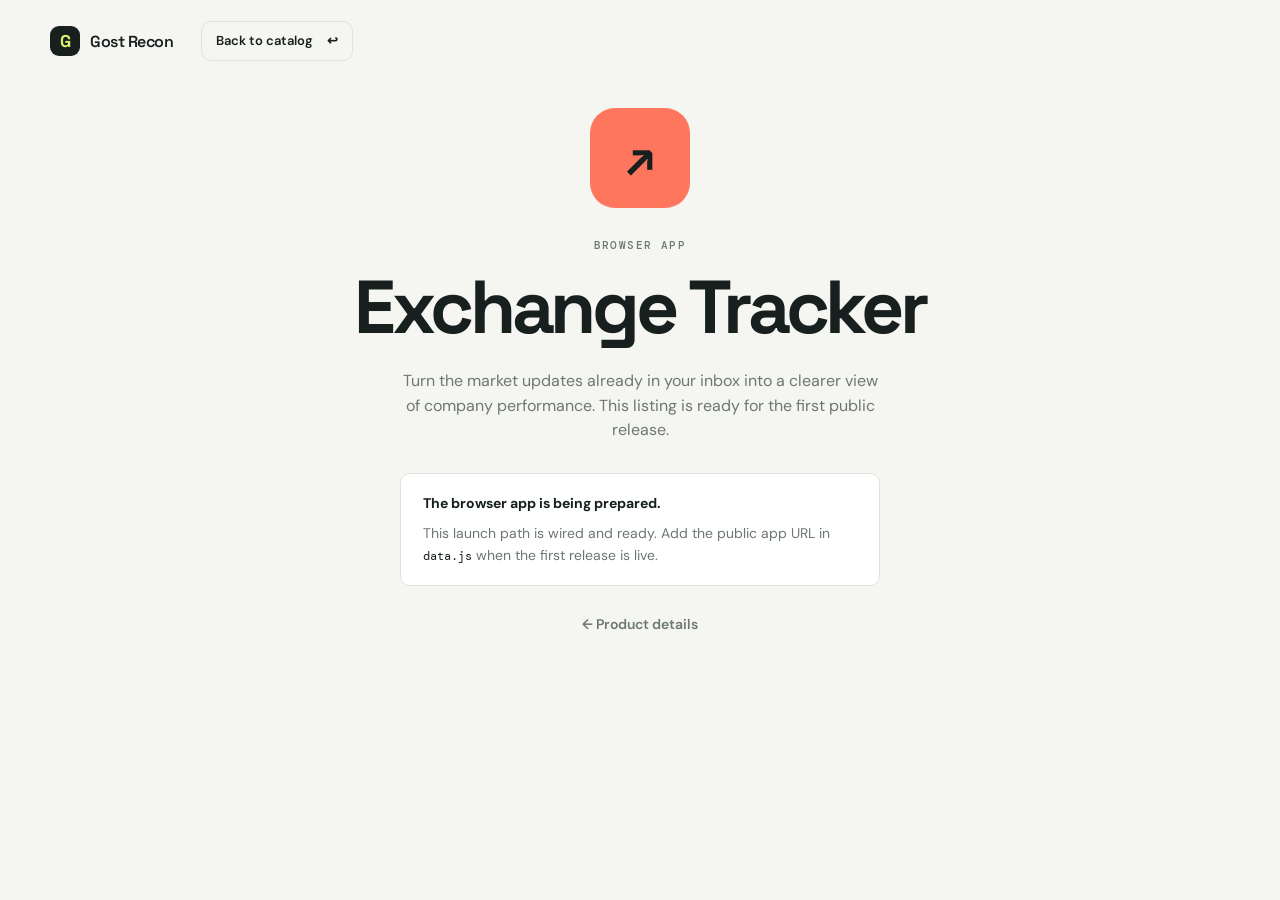
==== app.html @ 2194a700 "Build software hub MVP Co-authored-by: Copilot App <223556219+Copilot@users.noreply.github.com>" ====
<!doctype html>
<html lang="en">
  <head>
    <meta charset="utf-8">
    <meta name="viewport" content="width=device-width, initial-scale=1">
    <title>Open app — Gost Recon</title>
    <link rel="stylesheet" href="styles.css">
  </head>
  <body>
    <header class="site-header"><a class="brand" href="index.html"><span class="brand-mark">G</span><span>Gost Recon</span></a><a class="button button-small button-quiet" href="index.html#software">Back to catalog <span aria-hidden="true">↩</span></a></header>
    <main id="app-launch" class="app-launch shell"></main>
    <script src="data.js"></script>
    <script src="product.js"></script>
  </body>
</html>
---- styles.css ----
@import url('https://fonts.googleapis.com/css2?family=DM+Mono:wght@400;500&family=DM+Sans:wght@400;500;600;700&family=Space+Grotesk:wght@500;600;700&display=swap');

:root { --ink:#17201f; --muted:#6d7773; --paper:#f5f6f1; --line:#dfe3dd; --lime:#d8f36a; --coral:#ff765e; --violet:#a995ff; --dark:#1e2b29; }
* { box-sizing:border-box; } html { scroll-behavior:smooth; } body { margin:0; color:var(--ink); background:var(--paper); font-family:"DM Sans",sans-serif; line-height:1.55; } a { color:inherit; text-decoration:none; } .shell { max-width:1180px; margin:0 auto; padding-left:32px; padding-right:32px; }
.site-header { height:82px; display:flex; align-items:center; gap:28px; max-width:1244px; padding:0 32px; margin:auto; } .brand,.footer-brand { display:flex; align-items:center; gap:10px; font:600 16px "Space Grotesk",sans-serif; letter-spacing:-.03em; } .brand-mark { display:grid; place-items:center; width:30px; height:30px; border-radius:9px; background:var(--ink); color:var(--lime); font:700 17px "Space Grotesk",sans-serif; } .site-nav { display:flex; gap:28px; margin-left:auto; color:var(--muted); font-size:14px; } .site-nav a:hover,.footer-links a:hover { color:var(--ink); } .button { display:inline-flex; align-items:center; justify-content:center; gap:14px; padding:14px 19px; border-radius:10px; color:var(--paper); background:var(--ink); font-size:14px; font-weight:600; transition:transform .2s,background .2s; } .button:hover { transform:translateY(-2px); background:#2b3a36; } .button-small { padding:9px 14px; font-size:13px; } .button-quiet { background:transparent; color:var(--ink); border:1px solid var(--line); } .button-quiet:hover { background:white; } .button-disabled { opacity:.65; }
.hero { min-height:560px; display:grid; grid-template-columns:1fr 1fr; align-items:center; gap:80px; } .eyebrow { margin:0 0 16px; color:var(--muted); font:500 11px "DM Mono",monospace; text-transform:uppercase; letter-spacing:.13em; } .eyebrow-dot { display:inline-block; width:7px; height:7px; margin-right:8px; border-radius:50%; background:var(--coral); } h1,h2,h3 { margin:0; font-family:"Space Grotesk",sans-serif; letter-spacing:-.055em; line-height:1.05; } .hero h1 { max-width:600px; font-size:clamp(48px,6.6vw,80px); } h1 em { font-style:normal; color:#84972c; } .hero-lede { max-width:480px; margin:25px 0 31px; color:var(--muted); font-size:18px; } .hero-actions,.detail-actions { display:flex; align-items:center; gap:23px; } .text-link,.back-link { font-size:14px; font-weight:600; } .text-link:hover,.back-link:hover { text-decoration:underline; text-underline-offset:4px; }
.hero-art { position:relative; min-height:380px; } .orb { position:absolute; border-radius:50%; filter:blur(1px); } .orb-one { width:240px; height:240px; top:37px; right:75px; background:var(--lime); } .orb-two { width:145px; height:145px; right:10px; bottom:20px; background:var(--coral); } .signal-card { position:absolute; top:110px; left:37px; width:310px; padding:20px; border:1px solid rgba(255,255,255,.55); border-radius:15px; color:var(--paper); background:rgba(30,43,41,.93); box-shadow:0 25px 55px rgba(30,43,41,.2); transform:rotate(-5deg); } .signal-top,.signal-foot { display:flex; align-items:center; gap:8px; font:11px "DM Mono",monospace; color:#aab8b0; } .signal-menu { margin-left:auto; letter-spacing:2px; } .live-dot { width:7px; height:7px; border-radius:50%; background:var(--lime); } .signal-wave { height:120px; display:flex; align-items:center; justify-content:space-around; gap:5px; margin:25px 0; } .signal-wave span { width:8px; border-radius:5px; background:var(--lime); opacity:.85; } .signal-wave span:nth-child(1){height:28%}.signal-wave span:nth-child(2){height:55%}.signal-wave span:nth-child(3){height:40%}.signal-wave span:nth-child(4){height:85%}.signal-wave span:nth-child(5){height:62%}.signal-wave span:nth-child(6){height:95%}.signal-wave span:nth-child(7){height:70%}.signal-wave span:nth-child(8){height:100%}.signal-foot { justify-content:space-between; }.signal-foot strong { color:white; font:600 15px "Space Grotesk",sans-serif; }
.catalog { padding-top:70px; padding-bottom:110px; } .section-heading { display:flex; justify-content:space-between; gap:40px; align-items:end; margin-bottom:33px; } h2 { font-size:clamp(32px,4vw,47px); } .section-note { max-width:270px; margin:0; color:var(--muted); font-size:14px; } .filter-row { display:flex; gap:9px; padding-bottom:18px; border-bottom:1px solid var(--line); } .filter { border:0; padding:8px 13px; border-radius:6px; color:var(--muted); background:transparent; font:500 13px "DM Sans",sans-serif; cursor:pointer; } .filter.active,.filter:hover { color:var(--ink); background:white; } .product-grid { display:grid; grid-template-columns:repeat(2,1fr); gap:18px; padding-top:24px; } .product-card { overflow:hidden; border:1px solid var(--line); border-radius:14px; background:white; } .card-visual { position:relative; min-height:230px; padding:25px; display:flex; align-items:flex-start; } .accent-coral .card-visual,.accent-coral.detail-panel,.accent-coral.launch-mark { background:var(--coral); } .accent-violet .card-visual,.accent-violet.detail-panel,.accent-violet.launch-mark { background:var(--violet); } .card-icon { display:grid; place-items:center; width:52px; height:52px; border-radius:14px; color:var(--ink); background:rgba(255,255,255,.57); font:600 25px "Space Grotesk",sans-serif; } .card-type,.card-status { position:absolute; bottom:23px; font:11px "DM Mono",monospace; text-transform:uppercase; letter-spacing:.08em; } .card-type { left:25px; } .card-status { right:25px; opacity:.65; } .card-body { padding:21px 25px 24px; } .card-meta { display:flex; gap:9px; align-items:center; color:var(--muted); font:10px "DM Mono",monospace; text-transform:uppercase; letter-spacing:.06em; } .meta-line { width:14px; height:1px; background:var(--line); } .card-body h3 { margin:12px 0 4px; font-size:25px; } .card-body p { min-height:45px; margin:0 0 17px; color:var(--muted); font-size:14px; } .card-action { display:inline-flex; gap:8px; font-size:13px; font-weight:600; }.card-action span { color:var(--coral); }
.principles { padding-top:10px; padding-bottom:100px; } .principle-grid { display:grid; grid-template-columns:repeat(3,1fr); gap:20px; margin-top:42px; } .principle { padding-top:20px; border-top:1px solid var(--ink); } .principle-number { color:var(--coral); font:11px "DM Mono",monospace; } .principle h3 { margin:27px 0 10px; font-size:22px; } .principle p { margin:0; color:var(--muted); font-size:14px; } .roadmap { padding-bottom:100px; } .roadmap-card { display:grid; grid-template-columns:1.2fr 1fr; gap:60px; padding:50px; border-radius:16px; color:var(--paper); background:var(--dark); } .roadmap-card h2 { max-width:500px; color:var(--lime); } .roadmap-card p { max-width:470px; color:#aab8b0; font-size:15px; } .roadmap-list { display:flex; flex-direction:column; justify-content:center; gap:17px; color:#d5ded8; font:13px "DM Mono",monospace; } .roadmap-list span { padding-bottom:17px; border-bottom:1px solid #40504a; } .roadmap-list b { display:inline-block; width:64px; color:var(--lime); font-weight:400; }
.site-footer { display:flex; align-items:center; gap:25px; min-height:105px; border-top:1px solid var(--line); color:var(--muted); font-size:12px; } .footer-brand { color:var(--ink); } .site-footer p { margin:0; }.footer-links { display:flex; gap:20px; margin-left:auto; }
.product-detail { padding-top:50px; padding-bottom:100px; } .back-link { display:inline-block; margin-bottom:70px; color:var(--muted); } .detail-grid { display:grid; grid-template-columns:1fr 340px; align-items:center; gap:100px; } .detail-copy h1 { font-size:clamp(52px,7vw,90px); } .detail-tagline { margin:21px 0 16px; font-size:21px; } .detail-copy>p:not(.eyebrow):not(.detail-tagline) { max-width:540px; color:var(--muted); } .detail-actions { margin-top:32px; flex-wrap:wrap; } .detail-panel { display:flex; flex-direction:column; gap:12px; min-height:370px; padding:28px; border-radius:16px; } .detail-panel .card-icon { margin-bottom:auto; } .panel-label { font:10px "DM Mono",monospace; text-transform:uppercase; letter-spacing:.1em; opacity:.6; } .detail-panel strong { font:600 28px "Space Grotesk",sans-serif; }.panel-rule { height:1px; margin:12px 0 3px; background:rgba(23,32,31,.25); }.detail-features { margin-top:120px; padding-top:30px; border-top:1px solid var(--line); }.detail-features ul { display:grid; grid-template-columns:repeat(3,1fr); gap:16px; padding:0; margin:35px 0 0; list-style:none; }.detail-features li { display:flex; gap:11px; color:var(--muted); font-size:14px; }.detail-features li span { color:var(--coral); font-weight:700; }
.app-launch { min-height:650px; display:flex; flex-direction:column; align-items:center; justify-content:center; text-align:center; }.app-launch .launch-mark { display:grid; place-items:center; width:100px; height:100px; margin-bottom:30px; border-radius:25px; }.launch-mark span { font:600 50px "Space Grotesk",sans-serif; }.app-launch h1 { font-size:clamp(48px,7vw,75px); }.app-launch p:not(.eyebrow) { max-width:480px; margin:22px auto 30px; color:var(--muted); }.app-launch .back-link { margin-top:28px; }.notice { display:flex; flex-direction:column; gap:8px; max-width:480px; padding:19px 22px; border:1px solid var(--line); border-radius:10px; text-align:left; background:white; font-size:14px; }.notice span { color:var(--muted); }.notice code { color:var(--ink); font-family:"DM Mono",monospace; font-size:12px; }.policy-page { max-width:900px; padding-top:90px; padding-bottom:130px; }.policy-page h1 { font-size:clamp(50px,7vw,80px); }.policy-intro { max-width:610px; margin:25px 0 70px; color:var(--muted); font-size:18px; }.policy-grid { display:grid; grid-template-columns:repeat(3,1fr); gap:22px; }.policy-grid article { padding-top:20px; border-top:1px solid var(--ink); }.policy-grid h2 { font-size:23px; }.policy-grid p { color:var(--muted); font-size:14px; }
@media (max-width:760px) { .site-header { height:72px; padding:0 20px; }.site-nav { display:none; }.site-header .button { margin-left:auto; }.shell { padding-left:20px; padding-right:20px; }.hero { min-height:auto; grid-template-columns:1fr; gap:20px; padding-top:70px; padding-bottom:60px; }.hero h1 { font-size:53px; }.hero-art { min-height:330px; }.signal-card { left:12%; top:75px; width:270px; }.orb-one { right:10%; }.section-heading { display:block; }.section-note { margin-top:18px; }.product-grid,.principle-grid,.policy-grid { grid-template-columns:1fr; }.roadmap-card,.detail-grid { grid-template-columns:1fr; gap:35px; padding:30px; }.detail-grid { padding:0; }.detail-panel { min-height:260px; }.detail-features { margin-top:70px; }.detail-features ul { grid-template-columns:1fr; }.site-footer { flex-wrap:wrap; padding-top:25px; padding-bottom:25px; }.site-footer p { width:100%; order:3; }.footer-links { margin-left:0; }.product-detail { padding-top:30px; }.back-link { margin-bottom:45px; } }
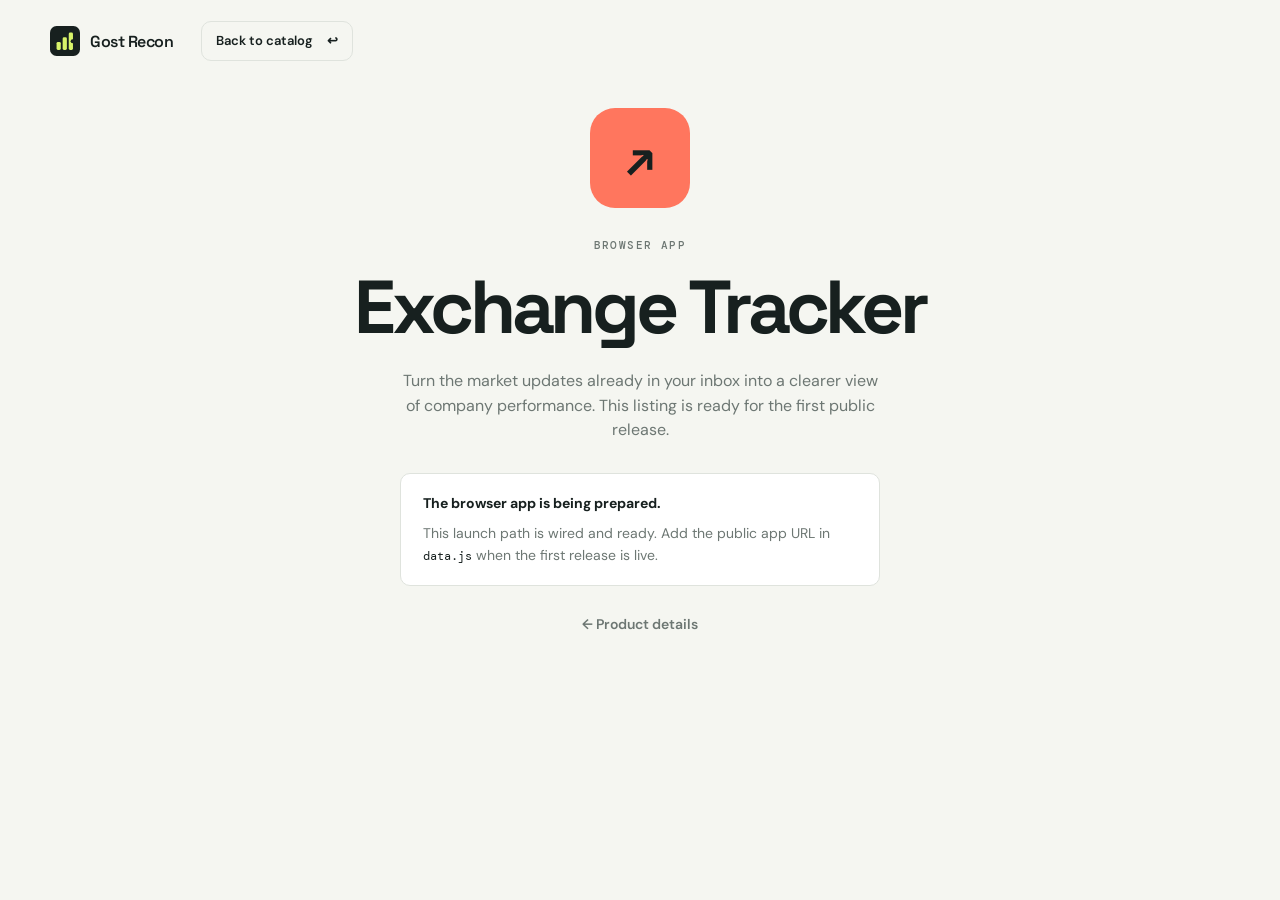
==== commit 6f809424: "Use bars logo across software hub Co-authored-by: Copilot App <223556219+Copilot@users.noreply.githu" ====
--- a/app.html
+++ b/app.html
@@ -7,7 +7,7 @@
     <link rel="stylesheet" href="styles.css">
   </head>
   <body>
-    <header class="site-header"><a class="brand" href="index.html"><span class="brand-mark">G</span><span>Gost Recon</span></a><a class="button button-small button-quiet" href="index.html#software">Back to catalog <span aria-hidden="true">↩</span></a></header>
+    <header class="site-header"><a class="brand" href="index.html"><span class="brand-mark" role="img" aria-label="Gost Recon logo"><svg viewBox="0 0 64 64" aria-hidden="true"><rect width="64" height="64" rx="14" fill="currentColor"/><rect x="14" y="34" width="9" height="17" rx="3" fill="var(--lime)"/><rect x="27" y="24" width="9" height="27" rx="3" fill="var(--lime)"/><rect x="40" y="14" width="9" height="37" rx="3" fill="var(--lime)"/><rect x="44" y="28" width="15" height="9" rx="4.5" fill="currentColor"/></svg></span><span>Gost Recon</span></a><a class="button button-small button-quiet" href="index.html#software">Back to catalog <span aria-hidden="true">↩</span></a></header>
     <main id="app-launch" class="app-launch shell"></main>
     <script src="data.js"></script>
     <script src="product.js"></script>
--- a/styles.css
+++ b/styles.css
@@ -2,12 +2,13 @@
 
 :root { --ink:#17201f; --muted:#6d7773; --paper:#f5f6f1; --line:#dfe3dd; --lime:#d8f36a; --coral:#ff765e; --violet:#a995ff; --dark:#1e2b29; }
 * { box-sizing:border-box; } html { scroll-behavior:smooth; } body { margin:0; color:var(--ink); background:var(--paper); font-family:"DM Sans",sans-serif; line-height:1.55; } a { color:inherit; text-decoration:none; } .shell { max-width:1180px; margin:0 auto; padding-left:32px; padding-right:32px; }
-.site-header { height:82px; display:flex; align-items:center; gap:28px; max-width:1244px; padding:0 32px; margin:auto; } .brand,.footer-brand { display:flex; align-items:center; gap:10px; font:600 16px "Space Grotesk",sans-serif; letter-spacing:-.03em; } .brand-mark { display:grid; place-items:center; width:30px; height:30px; border-radius:9px; background:var(--ink); color:var(--lime); font:700 17px "Space Grotesk",sans-serif; } .site-nav { display:flex; gap:28px; margin-left:auto; color:var(--muted); font-size:14px; } .site-nav a:hover,.footer-links a:hover { color:var(--ink); } .button { display:inline-flex; align-items:center; justify-content:center; gap:14px; padding:14px 19px; border-radius:10px; color:var(--paper); background:var(--ink); font-size:14px; font-weight:600; transition:transform .2s,background .2s; } .button:hover { transform:translateY(-2px); background:#2b3a36; } .button-small { padding:9px 14px; font-size:13px; } .button-quiet { background:transparent; color:var(--ink); border:1px solid var(--line); } .button-quiet:hover { background:white; } .button-disabled { opacity:.65; }
+.site-header { height:82px; display:flex; align-items:center; gap:28px; max-width:1244px; padding:0 32px; margin:auto; } .brand,.footer-brand { display:flex; align-items:center; gap:10px; font:600 16px "Space Grotesk",sans-serif; letter-spacing:-.03em; } .brand-mark { display:block; width:30px; height:30px; flex:0 0 30px; color:var(--ink); } .brand-mark svg { display:block; width:100%; height:100%; } .site-nav { display:flex; gap:28px; margin-left:auto; color:var(--muted); font-size:14px; } .site-nav a:hover,.footer-links a:hover { color:var(--ink); } .button { display:inline-flex; align-items:center; justify-content:center; gap:14px; padding:14px 19px; border-radius:10px; color:var(--paper); background:var(--ink); font-size:14px; font-weight:600; transition:transform .2s,background .2s; } .button:hover { transform:translateY(-2px); background:#2b3a36; } .button-small { padding:9px 14px; font-size:13px; } .button-quiet { background:transparent; color:var(--ink); border:1px solid var(--line); } .button-quiet:hover { background:white; } .button-disabled { opacity:.65; }
 .hero { min-height:560px; display:grid; grid-template-columns:1fr 1fr; align-items:center; gap:80px; } .eyebrow { margin:0 0 16px; color:var(--muted); font:500 11px "DM Mono",monospace; text-transform:uppercase; letter-spacing:.13em; } .eyebrow-dot { display:inline-block; width:7px; height:7px; margin-right:8px; border-radius:50%; background:var(--coral); } h1,h2,h3 { margin:0; font-family:"Space Grotesk",sans-serif; letter-spacing:-.055em; line-height:1.05; } .hero h1 { max-width:600px; font-size:clamp(48px,6.6vw,80px); } h1 em { font-style:normal; color:#84972c; } .hero-lede { max-width:480px; margin:25px 0 31px; color:var(--muted); font-size:18px; } .hero-actions,.detail-actions { display:flex; align-items:center; gap:23px; } .text-link,.back-link { font-size:14px; font-weight:600; } .text-link:hover,.back-link:hover { text-decoration:underline; text-underline-offset:4px; }
 .hero-art { position:relative; min-height:380px; } .orb { position:absolute; border-radius:50%; filter:blur(1px); } .orb-one { width:240px; height:240px; top:37px; right:75px; background:var(--lime); } .orb-two { width:145px; height:145px; right:10px; bottom:20px; background:var(--coral); } .signal-card { position:absolute; top:110px; left:37px; width:310px; padding:20px; border:1px solid rgba(255,255,255,.55); border-radius:15px; color:var(--paper); background:rgba(30,43,41,.93); box-shadow:0 25px 55px rgba(30,43,41,.2); transform:rotate(-5deg); } .signal-top,.signal-foot { display:flex; align-items:center; gap:8px; font:11px "DM Mono",monospace; color:#aab8b0; } .signal-menu { margin-left:auto; letter-spacing:2px; } .live-dot { width:7px; height:7px; border-radius:50%; background:var(--lime); } .signal-wave { height:120px; display:flex; align-items:center; justify-content:space-around; gap:5px; margin:25px 0; } .signal-wave span { width:8px; border-radius:5px; background:var(--lime); opacity:.85; } .signal-wave span:nth-child(1){height:28%}.signal-wave span:nth-child(2){height:55%}.signal-wave span:nth-child(3){height:40%}.signal-wave span:nth-child(4){height:85%}.signal-wave span:nth-child(5){height:62%}.signal-wave span:nth-child(6){height:95%}.signal-wave span:nth-child(7){height:70%}.signal-wave span:nth-child(8){height:100%}.signal-foot { justify-content:space-between; }.signal-foot strong { color:white; font:600 15px "Space Grotesk",sans-serif; }
 .catalog { padding-top:70px; padding-bottom:110px; } .section-heading { display:flex; justify-content:space-between; gap:40px; align-items:end; margin-bottom:33px; } h2 { font-size:clamp(32px,4vw,47px); } .section-note { max-width:270px; margin:0; color:var(--muted); font-size:14px; } .filter-row { display:flex; gap:9px; padding-bottom:18px; border-bottom:1px solid var(--line); } .filter { border:0; padding:8px 13px; border-radius:6px; color:var(--muted); background:transparent; font:500 13px "DM Sans",sans-serif; cursor:pointer; } .filter.active,.filter:hover { color:var(--ink); background:white; } .product-grid { display:grid; grid-template-columns:repeat(2,1fr); gap:18px; padding-top:24px; } .product-card { overflow:hidden; border:1px solid var(--line); border-radius:14px; background:white; } .card-visual { position:relative; min-height:230px; padding:25px; display:flex; align-items:flex-start; } .accent-coral .card-visual,.accent-coral.detail-panel,.accent-coral.launch-mark { background:var(--coral); } .accent-violet .card-visual,.accent-violet.detail-panel,.accent-violet.launch-mark { background:var(--violet); } .card-icon { display:grid; place-items:center; width:52px; height:52px; border-radius:14px; color:var(--ink); background:rgba(255,255,255,.57); font:600 25px "Space Grotesk",sans-serif; } .card-type,.card-status { position:absolute; bottom:23px; font:11px "DM Mono",monospace; text-transform:uppercase; letter-spacing:.08em; } .card-type { left:25px; } .card-status { right:25px; opacity:.65; } .card-body { padding:21px 25px 24px; } .card-meta { display:flex; gap:9px; align-items:center; color:var(--muted); font:10px "DM Mono",monospace; text-transform:uppercase; letter-spacing:.06em; } .meta-line { width:14px; height:1px; background:var(--line); } .card-body h3 { margin:12px 0 4px; font-size:25px; } .card-body p { min-height:45px; margin:0 0 17px; color:var(--muted); font-size:14px; } .card-action { display:inline-flex; gap:8px; font-size:13px; font-weight:600; }.card-action span { color:var(--coral); }
 .principles { padding-top:10px; padding-bottom:100px; } .principle-grid { display:grid; grid-template-columns:repeat(3,1fr); gap:20px; margin-top:42px; } .principle { padding-top:20px; border-top:1px solid var(--ink); } .principle-number { color:var(--coral); font:11px "DM Mono",monospace; } .principle h3 { margin:27px 0 10px; font-size:22px; } .principle p { margin:0; color:var(--muted); font-size:14px; } .roadmap { padding-bottom:100px; } .roadmap-card { display:grid; grid-template-columns:1.2fr 1fr; gap:60px; padding:50px; border-radius:16px; color:var(--paper); background:var(--dark); } .roadmap-card h2 { max-width:500px; color:var(--lime); } .roadmap-card p { max-width:470px; color:#aab8b0; font-size:15px; } .roadmap-list { display:flex; flex-direction:column; justify-content:center; gap:17px; color:#d5ded8; font:13px "DM Mono",monospace; } .roadmap-list span { padding-bottom:17px; border-bottom:1px solid #40504a; } .roadmap-list b { display:inline-block; width:64px; color:var(--lime); font-weight:400; }
 .site-footer { display:flex; align-items:center; gap:25px; min-height:105px; border-top:1px solid var(--line); color:var(--muted); font-size:12px; } .footer-brand { color:var(--ink); } .site-footer p { margin:0; }.footer-links { display:flex; gap:20px; margin-left:auto; }
+.creator-contact { margin-top:90px; padding:32px; border-radius:14px; background:white; } .creator-contact h2 { font-size:34px; } .creator-contact>p:not(.eyebrow) { max-width:430px; margin:15px 0 20px; color:var(--muted); font-size:14px; } .contact-links { display:flex; flex-direction:column; align-items:flex-start; gap:10px; font-size:14px; font-weight:600; } .contact-links a:hover { color:var(--coral); }
 .product-detail { padding-top:50px; padding-bottom:100px; } .back-link { display:inline-block; margin-bottom:70px; color:var(--muted); } .detail-grid { display:grid; grid-template-columns:1fr 340px; align-items:center; gap:100px; } .detail-copy h1 { font-size:clamp(52px,7vw,90px); } .detail-tagline { margin:21px 0 16px; font-size:21px; } .detail-copy>p:not(.eyebrow):not(.detail-tagline) { max-width:540px; color:var(--muted); } .detail-actions { margin-top:32px; flex-wrap:wrap; } .detail-panel { display:flex; flex-direction:column; gap:12px; min-height:370px; padding:28px; border-radius:16px; } .detail-panel .card-icon { margin-bottom:auto; } .panel-label { font:10px "DM Mono",monospace; text-transform:uppercase; letter-spacing:.1em; opacity:.6; } .detail-panel strong { font:600 28px "Space Grotesk",sans-serif; }.panel-rule { height:1px; margin:12px 0 3px; background:rgba(23,32,31,.25); }.detail-features { margin-top:120px; padding-top:30px; border-top:1px solid var(--line); }.detail-features ul { display:grid; grid-template-columns:repeat(3,1fr); gap:16px; padding:0; margin:35px 0 0; list-style:none; }.detail-features li { display:flex; gap:11px; color:var(--muted); font-size:14px; }.detail-features li span { color:var(--coral); font-weight:700; }
 .app-launch { min-height:650px; display:flex; flex-direction:column; align-items:center; justify-content:center; text-align:center; }.app-launch .launch-mark { display:grid; place-items:center; width:100px; height:100px; margin-bottom:30px; border-radius:25px; }.launch-mark span { font:600 50px "Space Grotesk",sans-serif; }.app-launch h1 { font-size:clamp(48px,7vw,75px); }.app-launch p:not(.eyebrow) { max-width:480px; margin:22px auto 30px; color:var(--muted); }.app-launch .back-link { margin-top:28px; }.notice { display:flex; flex-direction:column; gap:8px; max-width:480px; padding:19px 22px; border:1px solid var(--line); border-radius:10px; text-align:left; background:white; font-size:14px; }.notice span { color:var(--muted); }.notice code { color:var(--ink); font-family:"DM Mono",monospace; font-size:12px; }.policy-page { max-width:900px; padding-top:90px; padding-bottom:130px; }.policy-page h1 { font-size:clamp(50px,7vw,80px); }.policy-intro { max-width:610px; margin:25px 0 70px; color:var(--muted); font-size:18px; }.policy-grid { display:grid; grid-template-columns:repeat(3,1fr); gap:22px; }.policy-grid article { padding-top:20px; border-top:1px solid var(--ink); }.policy-grid h2 { font-size:23px; }.policy-grid p { color:var(--muted); font-size:14px; }
 @media (max-width:760px) { .site-header { height:72px; padding:0 20px; }.site-nav { display:none; }.site-header .button { margin-left:auto; }.shell { padding-left:20px; padding-right:20px; }.hero { min-height:auto; grid-template-columns:1fr; gap:20px; padding-top:70px; padding-bottom:60px; }.hero h1 { font-size:53px; }.hero-art { min-height:330px; }.signal-card { left:12%; top:75px; width:270px; }.orb-one { right:10%; }.section-heading { display:block; }.section-note { margin-top:18px; }.product-grid,.principle-grid,.policy-grid { grid-template-columns:1fr; }.roadmap-card,.detail-grid { grid-template-columns:1fr; gap:35px; padding:30px; }.detail-grid { padding:0; }.detail-panel { min-height:260px; }.detail-features { margin-top:70px; }.detail-features ul { grid-template-columns:1fr; }.site-footer { flex-wrap:wrap; padding-top:25px; padding-bottom:25px; }.site-footer p { width:100%; order:3; }.footer-links { margin-left:0; }.product-detail { padding-top:30px; }.back-link { margin-bottom:45px; } }
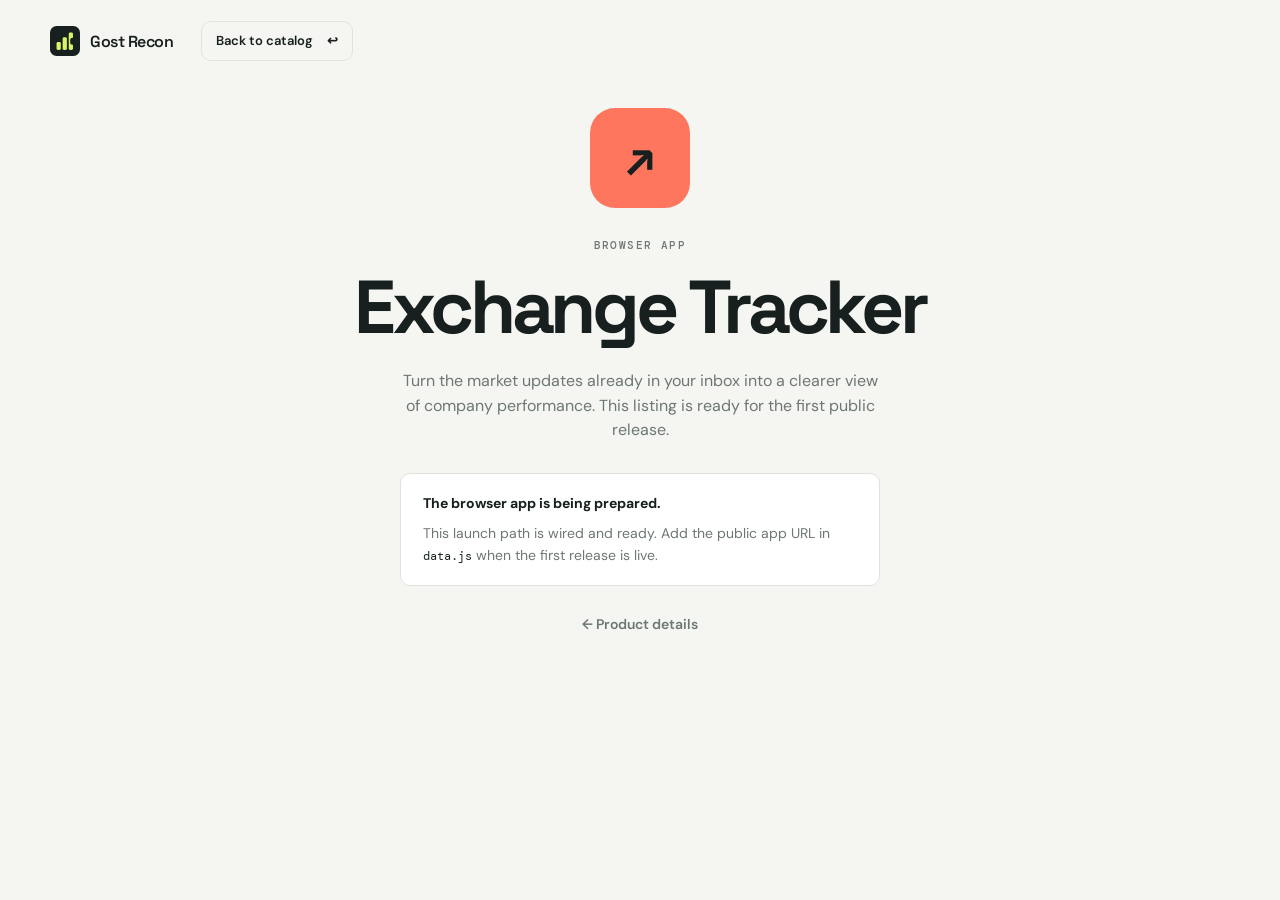
==== commit 1d35d8f1: "Add published work section and deepen G notch Co-authored-by: Copilot App <223556219+Copilot@users.n" ====
--- a/app.html
+++ b/app.html
@@ -7,7 +7,7 @@
     <link rel="stylesheet" href="styles.css">
   </head>
   <body>
-    <header class="site-header"><a class="brand" href="index.html"><span class="brand-mark" role="img" aria-label="Gost Recon logo"><svg viewBox="0 0 64 64" aria-hidden="true"><rect width="64" height="64" rx="14" fill="currentColor"/><rect x="14" y="34" width="9" height="17" rx="3" fill="var(--lime)"/><rect x="27" y="24" width="9" height="27" rx="3" fill="var(--lime)"/><rect x="40" y="14" width="9" height="37" rx="3" fill="var(--lime)"/><rect x="44" y="28" width="15" height="9" rx="4.5" fill="currentColor"/></svg></span><span>Gost Recon</span></a><a class="button button-small button-quiet" href="index.html#software">Back to catalog <span aria-hidden="true">↩</span></a></header>
+    <header class="site-header"><a class="brand" href="index.html"><span class="brand-mark" role="img" aria-label="Gost Recon logo"><svg viewBox="0 0 64 64" aria-hidden="true"><rect width="64" height="64" rx="14" fill="currentColor"/><rect x="14" y="34" width="9" height="17" rx="3" fill="var(--lime)"/><rect x="27" y="24" width="9" height="27" rx="3" fill="var(--lime)"/><rect x="40" y="14" width="9" height="37" rx="3" fill="var(--lime)"/><rect x="43" y="25" width="16" height="15" rx="5" fill="currentColor"/></svg></span><span>Gost Recon</span></a><a class="button button-small button-quiet" href="index.html#software">Back to catalog <span aria-hidden="true">↩</span></a></header>
     <main id="app-launch" class="app-launch shell"></main>
     <script src="data.js"></script>
     <script src="product.js"></script>
--- a/styles.css
+++ b/styles.css
@@ -12,3 +12,5 @@
 .product-detail { padding-top:50px; padding-bottom:100px; } .back-link { display:inline-block; margin-bottom:70px; color:var(--muted); } .detail-grid { display:grid; grid-template-columns:1fr 340px; align-items:center; gap:100px; } .detail-copy h1 { font-size:clamp(52px,7vw,90px); } .detail-tagline { margin:21px 0 16px; font-size:21px; } .detail-copy>p:not(.eyebrow):not(.detail-tagline) { max-width:540px; color:var(--muted); } .detail-actions { margin-top:32px; flex-wrap:wrap; } .detail-panel { display:flex; flex-direction:column; gap:12px; min-height:370px; padding:28px; border-radius:16px; } .detail-panel .card-icon { margin-bottom:auto; } .panel-label { font:10px "DM Mono",monospace; text-transform:uppercase; letter-spacing:.1em; opacity:.6; } .detail-panel strong { font:600 28px "Space Grotesk",sans-serif; }.panel-rule { height:1px; margin:12px 0 3px; background:rgba(23,32,31,.25); }.detail-features { margin-top:120px; padding-top:30px; border-top:1px solid var(--line); }.detail-features ul { display:grid; grid-template-columns:repeat(3,1fr); gap:16px; padding:0; margin:35px 0 0; list-style:none; }.detail-features li { display:flex; gap:11px; color:var(--muted); font-size:14px; }.detail-features li span { color:var(--coral); font-weight:700; }
 .app-launch { min-height:650px; display:flex; flex-direction:column; align-items:center; justify-content:center; text-align:center; }.app-launch .launch-mark { display:grid; place-items:center; width:100px; height:100px; margin-bottom:30px; border-radius:25px; }.launch-mark span { font:600 50px "Space Grotesk",sans-serif; }.app-launch h1 { font-size:clamp(48px,7vw,75px); }.app-launch p:not(.eyebrow) { max-width:480px; margin:22px auto 30px; color:var(--muted); }.app-launch .back-link { margin-top:28px; }.notice { display:flex; flex-direction:column; gap:8px; max-width:480px; padding:19px 22px; border:1px solid var(--line); border-radius:10px; text-align:left; background:white; font-size:14px; }.notice span { color:var(--muted); }.notice code { color:var(--ink); font-family:"DM Mono",monospace; font-size:12px; }.policy-page { max-width:900px; padding-top:90px; padding-bottom:130px; }.policy-page h1 { font-size:clamp(50px,7vw,80px); }.policy-intro { max-width:610px; margin:25px 0 70px; color:var(--muted); font-size:18px; }.policy-grid { display:grid; grid-template-columns:repeat(3,1fr); gap:22px; }.policy-grid article { padding-top:20px; border-top:1px solid var(--ink); }.policy-grid h2 { font-size:23px; }.policy-grid p { color:var(--muted); font-size:14px; }
 @media (max-width:760px) { .site-header { height:72px; padding:0 20px; }.site-nav { display:none; }.site-header .button { margin-left:auto; }.shell { padding-left:20px; padding-right:20px; }.hero { min-height:auto; grid-template-columns:1fr; gap:20px; padding-top:70px; padding-bottom:60px; }.hero h1 { font-size:53px; }.hero-art { min-height:330px; }.signal-card { left:12%; top:75px; width:270px; }.orb-one { right:10%; }.section-heading { display:block; }.section-note { margin-top:18px; }.product-grid,.principle-grid,.policy-grid { grid-template-columns:1fr; }.roadmap-card,.detail-grid { grid-template-columns:1fr; gap:35px; padding:30px; }.detail-grid { padding:0; }.detail-panel { min-height:260px; }.detail-features { margin-top:70px; }.detail-features ul { grid-template-columns:1fr; }.site-footer { flex-wrap:wrap; padding-top:25px; padding-bottom:25px; }.site-footer p { width:100%; order:3; }.footer-links { margin-left:0; }.product-detail { padding-top:30px; }.back-link { margin-bottom:45px; } }
+.published { padding-top:20px; padding-bottom:110px; } .published-grid { display:grid; grid-template-columns:repeat(2,minmax(0,1fr)); gap:18px; } .published-card,.published-empty { min-height:280px; padding:28px; border:1px solid var(--line); border-radius:14px; background:white; } .published-card { display:flex; flex-direction:column; } .published-card-top { display:flex; justify-content:space-between; align-items:center; } .published-number { color:var(--coral); font:500 11px "DM Mono",monospace; text-transform:uppercase; letter-spacing:.08em; } .published-status { padding:5px 8px; border:1px solid var(--line); border-radius:999px; color:var(--muted); font:10px "DM Mono",monospace; text-transform:uppercase; } .published-type { margin:34px 0 8px; color:var(--muted); font:500 11px "DM Mono",monospace; text-transform:uppercase; letter-spacing:.08em; } .published-card h3,.published-empty h3 { font-size:28px; } .published-description,.published-empty p { margin:12px 0 22px; color:var(--muted); font-size:14px; } .published-card-foot { display:flex; justify-content:space-between; align-items:center; gap:16px; margin-top:auto; padding-top:20px; border-top:1px solid var(--line); } .published-card-foot time { color:var(--muted); font:11px "DM Mono",monospace; } .published-link { font-size:13px; font-weight:600; } .published-link-muted { color:var(--muted); font-weight:500; } .published-empty { display:flex; flex-direction:column; justify-content:center; }
+@media (max-width:760px) { .published-grid { grid-template-columns:1fr; } .published-card,.published-empty { min-height:250px; padding:24px; } .published-card-foot { align-items:flex-start; flex-direction:column; } }
